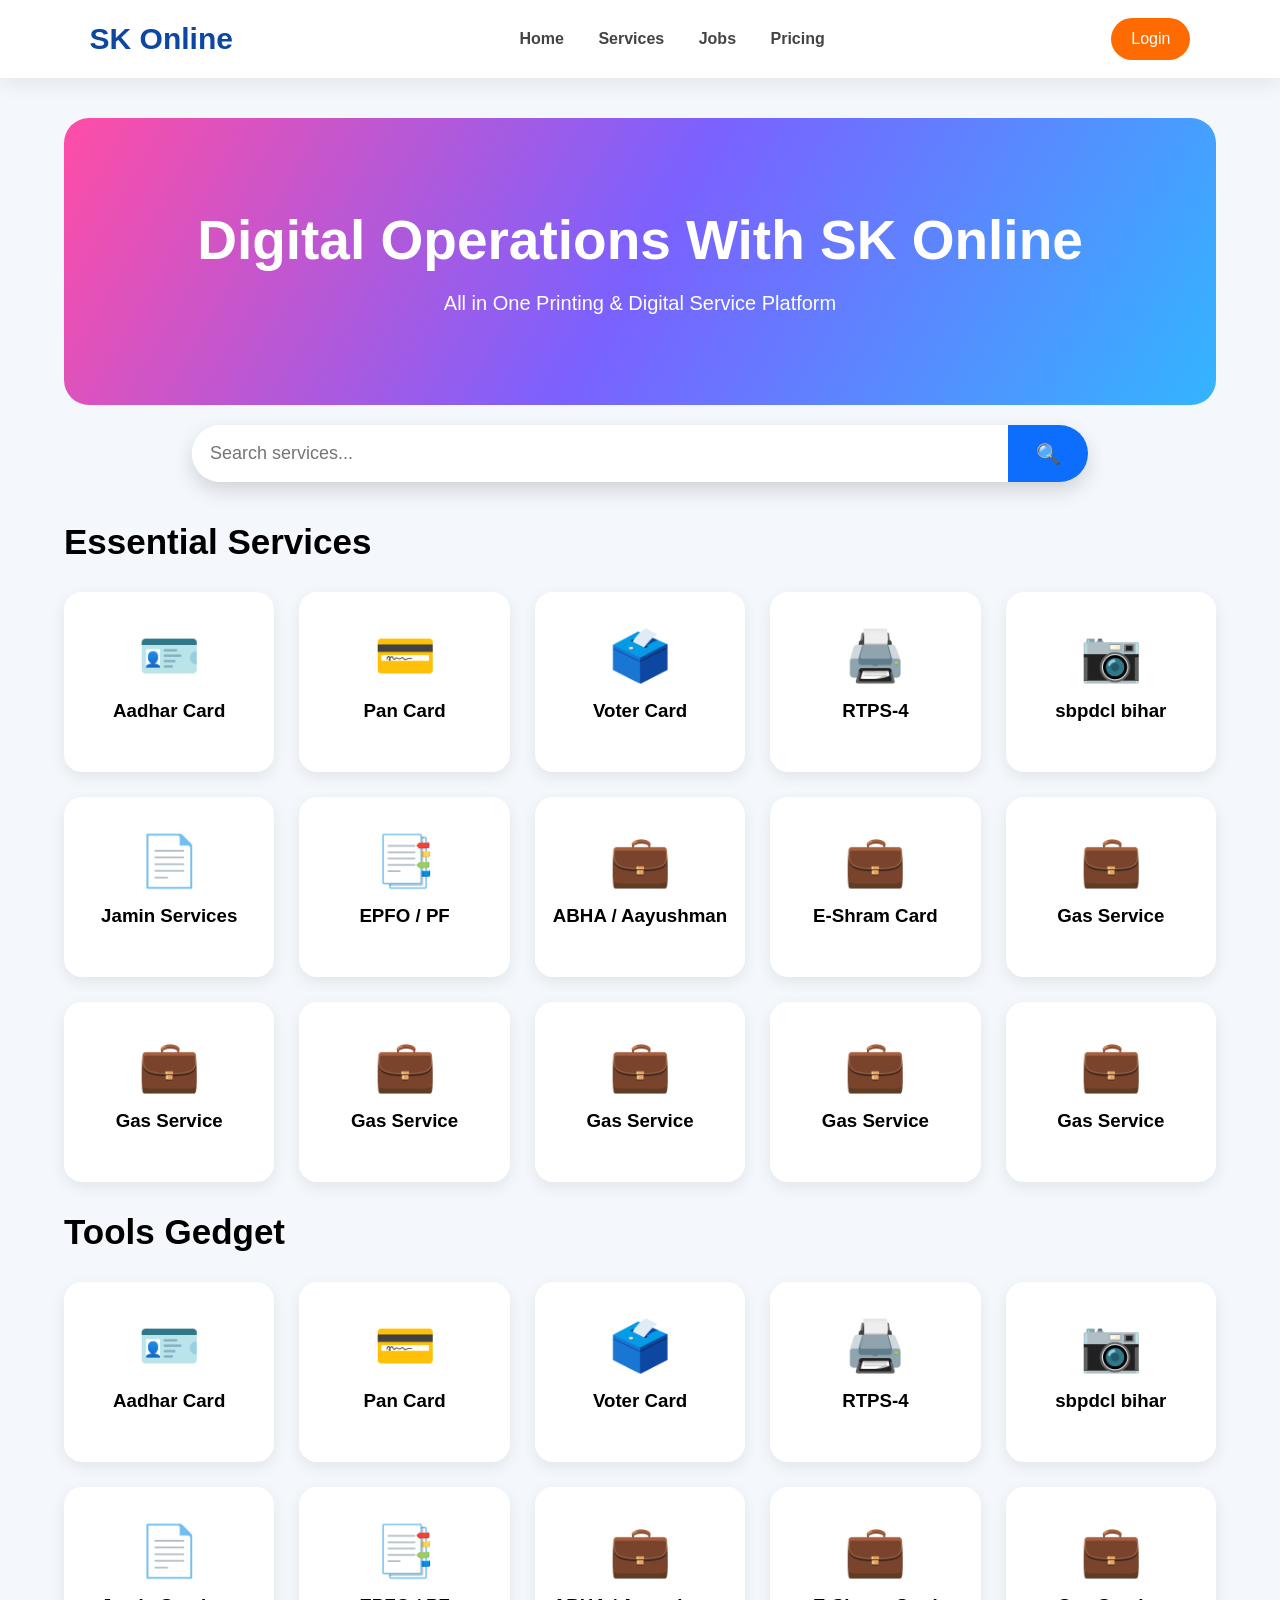
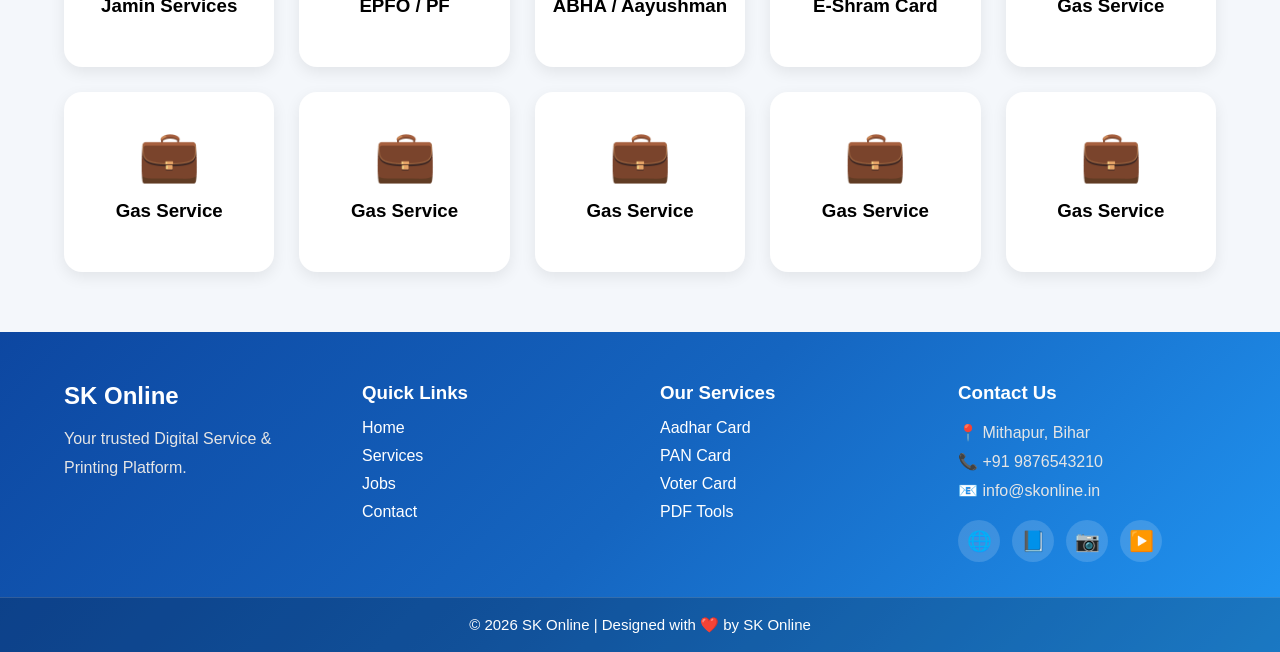
==== index.html @ d793e25f "your commit" ====
<!DOCTYPE html>
<html lang="en">
<head>

<meta charset="UTF-8">
<meta name="viewport" content="width=device-width, initial-scale=1.0">

<title>SK Online</title>

<style>

*{
margin:0;
padding:0;
box-sizing:border-box;
font-family:Arial,Helvetica,sans-serif;
}

body{
background:#f4f7fb;
}

/* Header */

header{
display:flex;
justify-content:space-between;
align-items:center;
padding:18px 7%;
background:white;
box-shadow:0 5px 20px rgba(0,0,0,.08);
}

.logo{
font-size:30px;
font-weight:bold;
color:#0d47a1;
}

nav a{
text-decoration:none;
color:#444;
margin:0 15px;
font-weight:bold;
}

nav a:hover{
color:#0d6efd;
}

.login{
background:#ff6b00;
color:white;
padding:12px 20px;
border-radius:30px;
cursor:pointer;
}

/* Hero */

.hero{
width:90%;
margin:40px auto;
padding:90px;
text-align:center;
border-radius:25px;
color:white;
background:linear-gradient(120deg,#ff4da6,#7b61ff,#33b5ff);
}

.hero h1{
font-size:55px;
margin-bottom:20px;
}

.hero p{
font-size:20px;
}

/* Search */

.search{
width:70%;
margin:-20px auto 40px;
background:white;
display:flex;
border-radius:50px;
overflow:hidden;
box-shadow:0 8px 20px rgba(0,0,0,.15);
}

.search input{
flex:1;
padding:18px;
border:none;
outline:none;
font-size:18px;
}

.search button{
width:80px;
border:none;
background:#0d6efd;
color:white;
font-size:20px;
cursor:pointer;
}

/* Section */

.section{
width:90%;
margin:auto;
}

.section h2{
margin:30px 0;
font-size:35px;
}

/* Cards */

.cards{
display:grid;
grid-template-columns:repeat(5,1fr);
gap:25px;
}

.card-link{
text-decoration:none;
color:inherit;
display:block;
}

.card{
background:white;
height:180px;
padding:35px 15px;
border-radius:18px;
text-align:center;
box-shadow:0 5px 15px rgba(0,0,0,.08);
transition:.3s;
}

.card:hover{
transform:translateY(-8px);
box-shadow:0 12px 25px rgba(0,0,0,.15);
}

.icon{
font-size:50px;
margin-bottom:15px;
}

/* Responsive */

@media(max-width:1000px){

.cards{
grid-template-columns:repeat(3,1fr);
}

}

@media(max-width:768px){

header{
flex-direction:column;
gap:15px;
}

.hero{
padding:50px 20px;
}

.hero h1{
font-size:35px;
}

.search{
width:90%;
}

.cards{
grid-template-columns:repeat(2,1fr);
}

}
/* ================= FOOTER ================= */

.footer{
margin-top:60px;
background:linear-gradient(135deg,#0d47a1,#1565c0,#2196f3);
color:#fff;
padding-top:50px;
}

.footer-container{
width:90%;
margin:auto;
display:grid;
grid-template-columns:repeat(auto-fit,minmax(220px,1fr));
gap:40px;
padding-bottom:35px;
}

.footer-box h2,
.footer-box h3{
margin-bottom:15px;
}

.footer-box p{
line-height:1.8;
color:#e5e5e5;
}

.footer-box ul{
list-style:none;
}

.footer-box ul li{
margin:10px 0;
}

.footer-box ul li a{
color:#fff;
text-decoration:none;
transition:.3s;
}

.footer-box ul li a:hover{
color:#FFD54F;
padding-left:6px;
}

.social-icons{
margin-top:15px;
display:flex;
gap:12px;
}

.social-icons a{
width:42px;
height:42px;
display:flex;
align-items:center;
justify-content:center;
background:rgba(255,255,255,.15);
border-radius:50%;
font-size:20px;
text-decoration:none;
color:white;
transition:.3s;
}

.social-icons a:hover{
background:#FFD54F;
color:#222;
transform:translateY(-5px);
}

.footer-bottom{
text-align:center;
padding:18px;
background:rgba(0,0,0,.2);
font-size:15px;
border-top:1px solid rgba(255,255,255,.15);
}

</style>

</head>

<body>

<header>

<div class="logo">
SK Online
</div>

<nav>
<a href="#">Home</a>
<a href="#">Services</a>
<a href="#">Jobs</a>
<a href="#">Pricing</a>
</nav>

<div class="login">
Login
</div>

</header>

<div class="hero">
<h1>Digital Operations With SK Online</h1>
<p>All in One Printing & Digital Service Platform</p>
</div>

<div class="search">

<input type="text" placeholder="Search services...">
<button>🔍</button>

</div>

<div class="section">

<h2>Essential Services</h2>

<div class="cards">

<a href="aadhar.html" class="card-link">
<div class="card">
<div class="icon">🪪</div>
<h3>Aadhar Card</h3>
</div>
</a>

<a href="pan.html" class="card-link">
<div class="card">
<div class="icon">💳</div>
<h3>Pan Card</h3>
</div>
</a>

<a href="voter.html" class="card-link">
<div class="card">
<div class="icon">🗳️</div>
<h3>Voter Card</h3>
</div>
</a>

<a href="rtps.html" class="card-link">
<div class="card">
<div class="icon">🖨️</div>
<h3>RTPS-4</h3>
</div>
</a>

<a href="sbpdcl.html" class="card-link">
<div class="card">
<div class="icon">📷</div>
<h3>sbpdcl bihar</h3>
</div>
</a>

<a href="Jamin.html" class="card-link">
<div class="card">
<div class="icon">📄</div>
<h3>Jamin Services</h3>
</div>
</a>

<a href="pf.html" class="card-link">
<div class="card">
<div class="icon">📑</div>
<h3>EPFO / PF</h3>
</div>
</a>

<a href="aayushman.html" class="card-link">
<div class="card">
<div class="icon">💼</div>
<h3>ABHA / Aayushman</h3>
</div>
</a>

<a href="esharam.html" class="card-link">
<div class="card">
<div class="icon">💼</div>
<h3>E-Shram Card</h3>
</div>
</a>

<a href="gas.html" class="card-link">
<div class="card">
<div class="icon">💼</div>
<h3>Gas Service</h3>
</div>
</a>

<a href="gas.html" class="card-link">
<div class="card">
<div class="icon">💼</div>
<h3>Gas Service</h3>
</div>
</a>

<a href="gas.html" class="card-link">
<div class="card">
<div class="icon">💼</div>
<h3>Gas Service</h3>
</div>
</a>

<a href="gas.html" class="card-link">
<div class="card">
<div class="icon">💼</div>
<h3>Gas Service</h3>
</div>
</a>

<a href="gas.html" class="card-link">
<div class="card">
<div class="icon">💼</div>
<h3>Gas Service</h3>
</div>
</a>

<a href="gas.html" class="card-link">
<div class="card">
<div class="icon">💼</div>
<h3>Gas Service</h3>
</div>
</a>

</div>

<!-- ------------------------- -->

</div>

<div class="section">

<h2>Tools Gedget</h2>

<div class="cards">

<a href="aadhar.html" class="card-link">
<div class="card">
<div class="icon">🪪</div>
<h3>Aadhar Card</h3>
</div>
</a>

<a href="pan.html" class="card-link">
<div class="card">
<div class="icon">💳</div>
<h3>Pan Card</h3>
</div>
</a>

<a href="voter.html" class="card-link">
<div class="card">
<div class="icon">🗳️</div>
<h3>Voter Card</h3>
</div>
</a>

<a href="rtps.html" class="card-link">
<div class="card">
<div class="icon">🖨️</div>
<h3>RTPS-4</h3>
</div>
</a>

<a href="sbpdcl.html" class="card-link">
<div class="card">
<div class="icon">📷</div>
<h3>sbpdcl bihar</h3>
</div>
</a>

<a href="Jamin.html" class="card-link">
<div class="card">
<div class="icon">📄</div>
<h3>Jamin Services</h3>
</div>
</a>

<a href="pf.html" class="card-link">
<div class="card">
<div class="icon">📑</div>
<h3>EPFO / PF</h3>
</div>
</a>

<a href="aayushman.html" class="card-link">
<div class="card">
<div class="icon">💼</div>
<h3>ABHA / Aayushman</h3>
</div>
</a>

<a href="esharam.html" class="card-link">
<div class="card">
<div class="icon">💼</div>
<h3>E-Shram Card</h3>
</div>
</a>

<a href="gas.html" class="card-link">
<div class="card">
<div class="icon">💼</div>
<h3>Gas Service</h3>
</div>
</a>

<a href="gas.html" class="card-link">
<div class="card">
<div class="icon">💼</div>
<h3>Gas Service</h3>
</div>
</a>

<a href="gas.html" class="card-link">
<div class="card">
<div class="icon">💼</div>
<h3>Gas Service</h3>
</div>
</a>

<a href="gas.html" class="card-link">
<div class="card">
<div class="icon">💼</div>
<h3>Gas Service</h3>
</div>
</a>

<a href="gas.html" class="card-link">
<div class="card">
<div class="icon">💼</div>
<h3>Gas Service</h3>
</div>
</a>

<a href="gas.html" class="card-link">
<div class="card">
<div class="icon">💼</div>
<h3>Gas Service</h3>
</div>
</a>

</div>





</div> 

<footer class="footer">

<div class="footer-container">

<div class="footer-box">
<h2>SK Online</h2>
<p>Your trusted Digital Service & Printing Platform.</p>
</div>

<div class="footer-box">
<h3>Quick Links</h3>
<ul>
<li><a href="#">Home</a></li>
<li><a href="#">Services</a></li>
<li><a href="#">Jobs</a></li>
<li><a href="#">Contact</a></li>
</ul>
</div>

<div class="footer-box">
<h3>Our Services</h3>
<ul>
<li><a href="#">Aadhar Card</a></li>
<li><a href="#">PAN Card</a></li>
<li><a href="#">Voter Card</a></li>
<li><a href="#">PDF Tools</a></li>
</ul>
</div>

<div class="footer-box">
<h3>Contact Us</h3>
<p>📍 Mithapur, Bihar</p>
<p>📞 +91 9876543210</p>
<p>📧 info@skonline.in</p>

<div class="social-icons">
<a href="#">🌐</a>
<a href="#">📘</a>
<a href="#">📷</a>
<a href="#">▶️</a>
</div>

</div>

</div>

<div class="footer-bottom">
© 2026 SK Online | Designed with ❤️ by SK Online
</div>

</footer>

<script>

const searchInput = document.querySelector(".search input");

const cardLinks = document.querySelectorAll(".card-link");

searchInput.addEventListener("input",function(){

let searchValue = this.value.toLowerCase().trim();

cardLinks.forEach(function(link){

let cardName = link.querySelector("h3").innerText.toLowerCase();

if(cardName.includes(searchValue)){
link.style.display="block";
}else{
link.style.display="none";
}

});

});

</script>

</body>
</html>
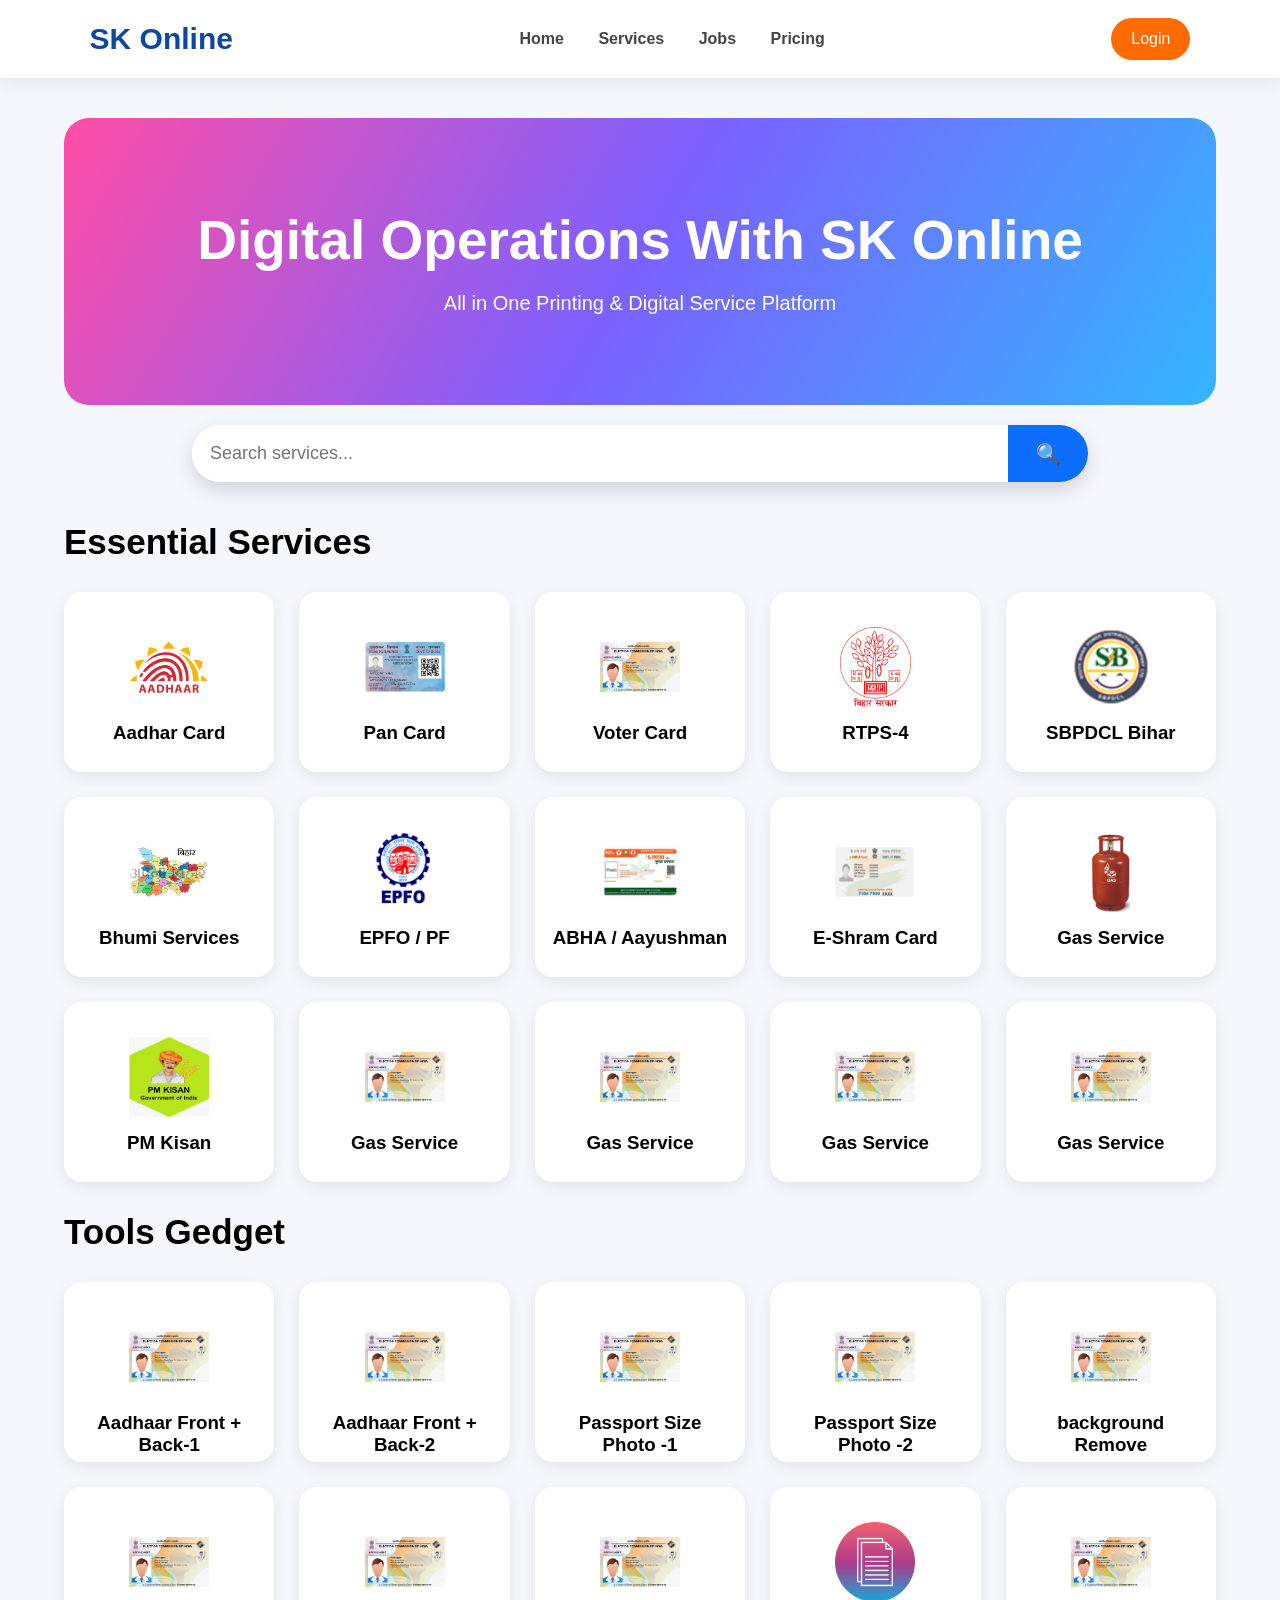
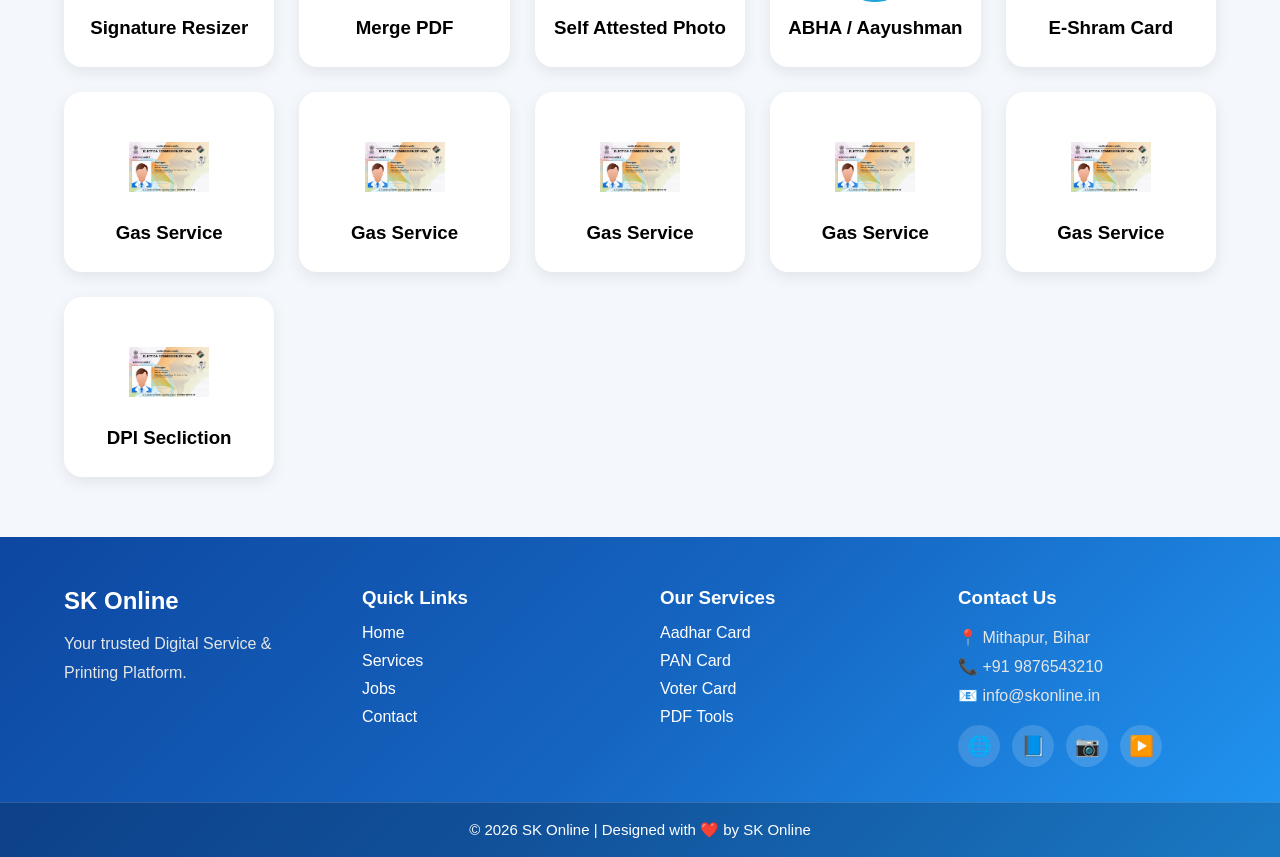
==== commit f9178503: "update" ====
--- a/index.html
+++ b/index.html
@@ -147,10 +147,13 @@
 box-shadow:0 12px 25px rgba(0,0,0,.15);
 }
 
-.icon{
-font-size:50px;
-margin-bottom:15px;
-}
+.icon{ margin-bottom:15px; } 
+.icon img{ 
+width:80px; 
+height:80px; 
+object-fit:contain; 
+display:block; 
+margin:auto; }
 
 /* Responsive */
 
@@ -310,114 +313,144 @@
 
 <div class="cards">
 
-<a href="aadhar.html" class="card-link">
-<div class="card">
-<div class="icon">🪪</div>
+<a href="aadhar.html" target="_blank" class="card-link">
+<div class="card">
+<div class="icon">
+    <img src="/images/Aadhaar_Logo.jpg">
+</div>
 <h3>Aadhar Card</h3>
 </div>
 </a>
 
-<a href="pan.html" class="card-link">
-<div class="card">
-<div class="icon">💳</div>
+<a href="pan.html" target="_blank" class="card-link">
+<div class="card">
+<div class="icon">
+    <img src="images/sample-pan-card.jpg">
+</div>
 <h3>Pan Card</h3>
 </div>
 </a>
 
-<a href="voter.html" class="card-link">
-<div class="card">
-<div class="icon">🗳️</div>
+<a href="voter.html" target="_blank" class="card-link">
+<div class="card">
+<div class="icon">
+    <img src="images/VOTE-FRONT.jpg">
+</div>
 <h3>Voter Card</h3>
 </div>
 </a>
 
-<a href="rtps.html" class="card-link">
-<div class="card">
-<div class="icon">🖨️</div>
+<a href="rtps.html" target="_blank" class="card-link">
+<div class="card">
+<div class="icon">
+    <img src="images/rtps.jpg">
+</div>
 <h3>RTPS-4</h3>
 </div>
 </a>
 
-<a href="sbpdcl.html" class="card-link">
-<div class="card">
-<div class="icon">📷</div>
-<h3>sbpdcl bihar</h3>
-</div>
-</a>
-
-<a href="Jamin.html" class="card-link">
-<div class="card">
-<div class="icon">📄</div>
-<h3>Jamin Services</h3>
-</div>
-</a>
-
-<a href="pf.html" class="card-link">
-<div class="card">
-<div class="icon">📑</div>
+<a href="sbpdcl.html" target="_blank" class="card-link">
+<div class="card">
+<div class="icon">
+    <img src="images/SBLogo.jpg">
+</div>
+<h3>SBPDCL Bihar</h3>
+</div>
+</a>
+
+<a href="Jamin.html" target="_blank" class="card-link">
+<div class="card">
+<div class="icon">
+    <img src="images/bihar-bhumi.jpg">
+</div>
+<h3>Bhumi Services</h3>
+</div>
+</a>
+
+<a href="pf.html" target="_blank" class="card-link">
+<div class="card">
+<div class="icon">
+    <img src="images/provide-epfo-services.png">
+</div>
 <h3>EPFO / PF</h3>
 </div>
 </a>
 
-<a href="aayushman.html" class="card-link">
-<div class="card">
-<div class="icon">💼</div>
+<a href="aayushman.html" target="_blank" class="card-link">
+<div class="card">
+<div class="icon">
+    <img src="images/aayushman.jpg">
+</div>
 <h3>ABHA / Aayushman</h3>
 </div>
 </a>
 
-<a href="esharam.html" class="card-link">
-<div class="card">
-<div class="icon">💼</div>
+<a href="esharam.html" target="_blank" class="card-link">
+<div class="card">
+<div class="icon">
+    <img src="images/E-Shram-Card-PVC.png">
+</div>
 <h3>E-Shram Card</h3>
 </div>
 </a>
 
-<a href="gas.html" class="card-link">
-<div class="card">
-<div class="icon">💼</div>
-<h3>Gas Service</h3>
-</div>
-</a>
-
-<a href="gas.html" class="card-link">
-<div class="card">
-<div class="icon">💼</div>
-<h3>Gas Service</h3>
-</div>
-</a>
-
-<a href="gas.html" class="card-link">
-<div class="card">
-<div class="icon">💼</div>
-<h3>Gas Service</h3>
-</div>
-</a>
-
-<a href="gas.html" class="card-link">
-<div class="card">
-<div class="icon">💼</div>
-<h3>Gas Service</h3>
-</div>
-</a>
-
-<a href="gas.html" class="card-link">
-<div class="card">
-<div class="icon">💼</div>
-<h3>Gas Service</h3>
-</div>
-</a>
-
-<a href="gas.html" class="card-link">
-<div class="card">
-<div class="icon">💼</div>
-<h3>Gas Service</h3>
-</div>
-</a>
-
-</div>
-
-<!-- ------------------------- -->
+<a href="gas.html" target="_blank" class="card-link">
+<div class="card">
+<div class="icon">
+    <img src="images/hpcl_cyl1.png">
+</div>
+<h3>Gas Service</h3>
+</div>
+</a>
+
+<a href="pm-kisan.html" target="_blank" class="card-link">
+<div class="card">
+<div class="icon">
+    <img src="images/pm-kisan.jpg">
+</div>
+<h3>PM Kisan</h3>
+</div>
+</a>
+
+<a href="gas.html" target="_blank" class="card-link">
+<div class="card">
+<div class="icon">
+    <img src="images/VOTE-FRONT.jpg">
+</div>
+<h3>Gas Service</h3>
+</div>
+</a>
+
+<a href="gas.html" target="_blank" class="card-link">
+<div class="card">
+<div class="icon">
+    <img src="images/VOTE-FRONT.jpg">
+</div>
+<h3>Gas Service</h3>
+</div>
+</a>
+
+<a href="gas.html" target="_blank" class="card-link">
+<div class="card">
+<div class="icon">
+    <img src="images/VOTE-FRONT.jpg">
+</div>
+<h3>Gas Service</h3>
+</div>
+</a>
+
+<a href="gas.html" target="_blank" class="card-link">
+<div class="card">
+<div class="icon">
+    <img src="images/VOTE-FRONT.jpg">
+</div>
+<h3>Gas Service</h3>
+</div>
+</a>
+
+</div>
+
+<!-- ----------Tools Section--------------- -->
 
 </div>
 
@@ -427,108 +460,147 @@
 
 <div class="cards">
 
-<a href="aadhar.html" class="card-link">
-<div class="card">
-<div class="icon">🪪</div>
-<h3>Aadhar Card</h3>
-</div>
-</a>
-
-<a href="pan.html" class="card-link">
-<div class="card">
-<div class="icon">💳</div>
-<h3>Pan Card</h3>
-</div>
-</a>
-
-<a href="voter.html" class="card-link">
-<div class="card">
-<div class="icon">🗳️</div>
-<h3>Voter Card</h3>
-</div>
-</a>
-
-<a href="rtps.html" class="card-link">
-<div class="card">
-<div class="icon">🖨️</div>
-<h3>RTPS-4</h3>
-</div>
-</a>
-
-<a href="sbpdcl.html" class="card-link">
-<div class="card">
-<div class="icon">📷</div>
-<h3>sbpdcl bihar</h3>
-</div>
-</a>
-
-<a href="Jamin.html" class="card-link">
-<div class="card">
-<div class="icon">📄</div>
-<h3>Jamin Services</h3>
-</div>
-</a>
-
-<a href="pf.html" class="card-link">
-<div class="card">
-<div class="icon">📑</div>
-<h3>EPFO / PF</h3>
-</div>
-</a>
-
-<a href="aayushman.html" class="card-link">
-<div class="card">
-<div class="icon">💼</div>
+<a href="https://imagemagic.in/merge-id-card-front-back" target="_blank" class="card-link">
+<div class="card">
+<div class="icon">
+    <img src="images/VOTE-FRONT.jpg">
+</div>
+<h3>Aadhaar Front + Back-1</h3>
+</div>
+</a>
+
+<a href="https://sarkaridna.com/tools/merge-images" target="_blank" class="card-link">
+<div class="card">
+<div class="icon">
+    <img src="images/VOTE-FRONT.jpg">
+</div>
+<h3>Aadhaar Front + Back-2</h3>
+</div>
+</a>
+
+<a href="https://passportsizephoto.in/" target="_blank" class="card-link">
+<div class="card">
+<div class="icon">
+    <img src="images/VOTE-FRONT.jpg">
+</div>
+<h3>Passport Size Photo -1</h3>
+</div>
+</a>
+
+<a href="https://freepassportphotomaker.com/maker" target="_blank" class="card-link">
+<div class="card">
+<div class="icon">
+    <img src="images/VOTE-FRONT.jpg">
+</div>
+<h3>Passport Size Photo -2</h3>
+</div>
+</a>
+
+<a href="https://sarkaridna.com/tools/background-remove" target="_blank" class="card-link">
+<div class="card">
+<div class="icon">
+    <img src="images/VOTE-FRONT.jpg">
+</div>
+<h3>background Remove</h3>
+</div>
+</a>
+
+<a href="https://sarkaridna.com/tools/signature-resize" target="_blank" class="card-link">
+<div class="card">
+<div class="icon">
+    <img src="images/VOTE-FRONT.jpg">
+</div>
+<h3>Signature Resizer</h3>
+</div>
+</a>
+
+<a href="https://sarkaridna.com/tools/merge-pdf" target="_blank" class="card-link">
+<div class="card">
+<div class="icon">
+    <img src="images/VOTE-FRONT.jpg">
+</div>
+<h3>Merge PDF</h3>
+</div>
+</a>
+
+<a href="https://imagemagic.in/self-attest" target="_blank" class="card-link">
+<div class="card">
+<div class="icon">
+    <img src="images/VOTE-FRONT.jpg">
+</div>
+<h3>Self Attested Photo</h3>
+</div>
+</a>
+
+<a href="aayushman.html" target="_blank" class="card-link">
+<div class="card">
+<div class="icon">
+    <img src="/images/paper.png" alt="ABHA / Aayushman">
+</div>
 <h3>ABHA / Aayushman</h3>
 </div>
 </a>
 
-<a href="esharam.html" class="card-link">
-<div class="card">
-<div class="icon">💼</div>
+<a href="esharam.html" target="_blank" class="card-link">
+<div class="card">
+<div class="icon">
+    <img src="images/VOTE-FRONT.jpg">
+</div>
 <h3>E-Shram Card</h3>
 </div>
 </a>
 
-<a href="gas.html" class="card-link">
-<div class="card">
-<div class="icon">💼</div>
-<h3>Gas Service</h3>
-</div>
-</a>
-
-<a href="gas.html" class="card-link">
-<div class="card">
-<div class="icon">💼</div>
-<h3>Gas Service</h3>
-</div>
-</a>
-
-<a href="gas.html" class="card-link">
-<div class="card">
-<div class="icon">💼</div>
-<h3>Gas Service</h3>
-</div>
-</a>
-
-<a href="gas.html" class="card-link">
-<div class="card">
-<div class="icon">💼</div>
-<h3>Gas Service</h3>
-</div>
-</a>
-
-<a href="gas.html" class="card-link">
-<div class="card">
-<div class="icon">💼</div>
-<h3>Gas Service</h3>
-</div>
-</a>
-
-<a href="gas.html" class="card-link">
-<div class="card">
-<div class="icon">💼</div>
-<h3>Gas Service</h3>
+<a href="gas.html" target="_blank" class="card-link">
+<div class="card">
+<div class="icon">
+    <img src="images/VOTE-FRONT.jpg">
+</div>
+<h3>Gas Service</h3>
+</div>
+</a>
+
+<a href="gas.html" target="_blank" class="card-link">
+<div class="card">
+<div class="icon">
+    <img src="images/VOTE-FRONT.jpg">
+</div>
+<h3>Gas Service</h3>
+</div>
+</a>
+
+<a href="gas.html" target="_blank" class="card-link">
+<div class="card">
+<div class="icon">
+    <img src="images/VOTE-FRONT.jpg">
+</div>
+<h3>Gas Service</h3>
+</div>
+</a>
+
+<a href="gas.html" target="_blank" class="card-link">
+<div class="card">
+<div class="icon">
+    <img src="images/VOTE-FRONT.jpg">
+</div>
+<h3>Gas Service</h3>
+</div>
+</a>
+
+<a href="gas.html" target="_blank" class="card-link">
+<div class="card">
+<div class="icon">
+    <img src="images/VOTE-FRONT.jpg">
+</div>
+<h3>Gas Service</h3>
+</div>
+</a>
+
+<a href="https://sarkaridna.com/tools/convert-dpi" target="_blank" class="card-link">
+<div class="card">
+<div class="icon">
+    <img src="images/VOTE-FRONT.jpg">
+</div>
+<h3>DPI Secliction</h3>
 </div>
 </a>
 
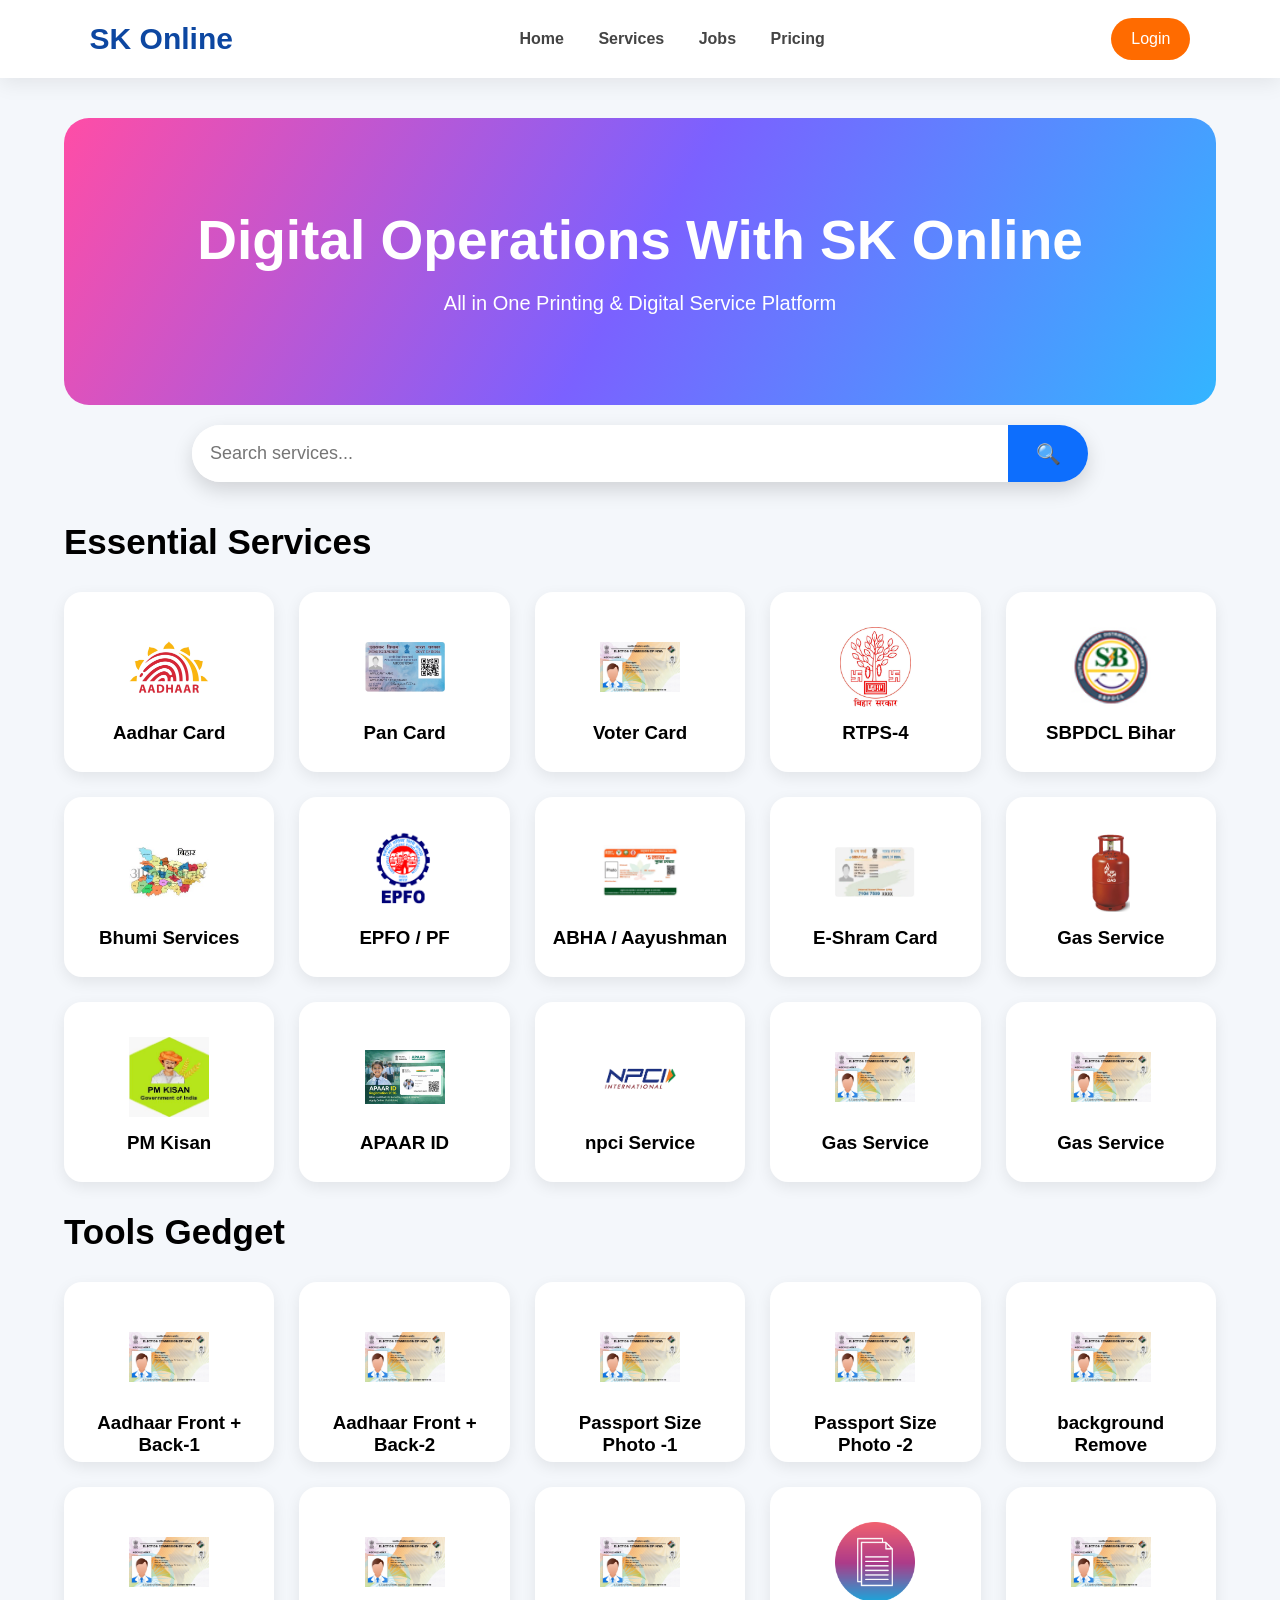
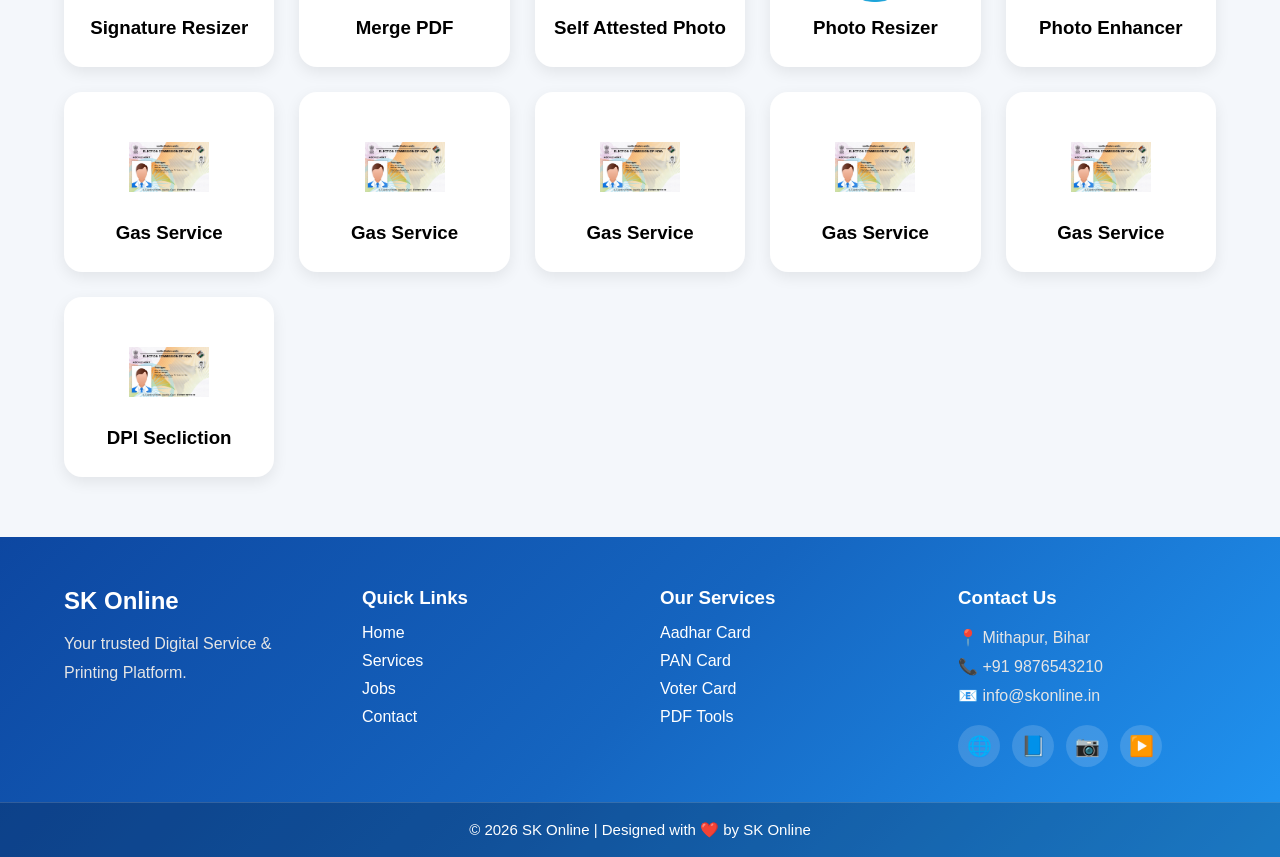
==== commit d45fe4da: "update" ====
--- a/index.html
+++ b/index.html
@@ -412,6 +412,33 @@
 </div>
 </a>
 
+<a href="apaar.html" target="_blank" class="card-link">
+<div class="card">
+<div class="icon">
+    <img src="images/apaar.jpg">
+</div>
+<h3>APAAR ID</h3>
+</div>
+</a>
+
+<a href="npci.html" target="_blank" class="card-link">
+<div class="card">
+<div class="icon">
+    <img src="images/npci.png">
+</div>
+<h3>npci Service</h3>
+</div>
+</a>
+
+<a href="psbm.html" target="_blank" class="card-link">
+<div class="card">
+<div class="icon">
+    <img src="images/VOTE-FRONT.jpg">
+</div>
+<h3>Gas Service</h3>
+</div>
+</a>
+
 <a href="gas.html" target="_blank" class="card-link">
 <div class="card">
 <div class="icon">
@@ -421,33 +448,6 @@
 </div>
 </a>
 
-<a href="gas.html" target="_blank" class="card-link">
-<div class="card">
-<div class="icon">
-    <img src="images/VOTE-FRONT.jpg">
-</div>
-<h3>Gas Service</h3>
-</div>
-</a>
-
-<a href="gas.html" target="_blank" class="card-link">
-<div class="card">
-<div class="icon">
-    <img src="images/VOTE-FRONT.jpg">
-</div>
-<h3>Gas Service</h3>
-</div>
-</a>
-
-<a href="gas.html" target="_blank" class="card-link">
-<div class="card">
-<div class="icon">
-    <img src="images/VOTE-FRONT.jpg">
-</div>
-<h3>Gas Service</h3>
-</div>
-</a>
-
 </div>
 
 <!-- ----------Tools Section--------------- -->
@@ -532,21 +532,21 @@
 </div>
 </a>
 
-<a href="aayushman.html" target="_blank" class="card-link">
+<a href="https://sarkaridna.com/tools/image-resizer" target="_blank" class="card-link">
 <div class="card">
 <div class="icon">
     <img src="/images/paper.png" alt="ABHA / Aayushman">
 </div>
-<h3>ABHA / Aayushman</h3>
-</div>
-</a>
-
-<a href="esharam.html" target="_blank" class="card-link">
-<div class="card">
-<div class="icon">
-    <img src="images/VOTE-FRONT.jpg">
-</div>
-<h3>E-Shram Card</h3>
+<h3>Photo Resizer</h3>
+</div>
+</a>
+
+<a href="https://airbrush.com/image-enhancer" target="_blank" class="card-link">
+<div class="card">
+<div class="icon">
+    <img src="images/VOTE-FRONT.jpg">
+</div>
+<h3>Photo Enhancer</h3>
 </div>
 </a>
 
